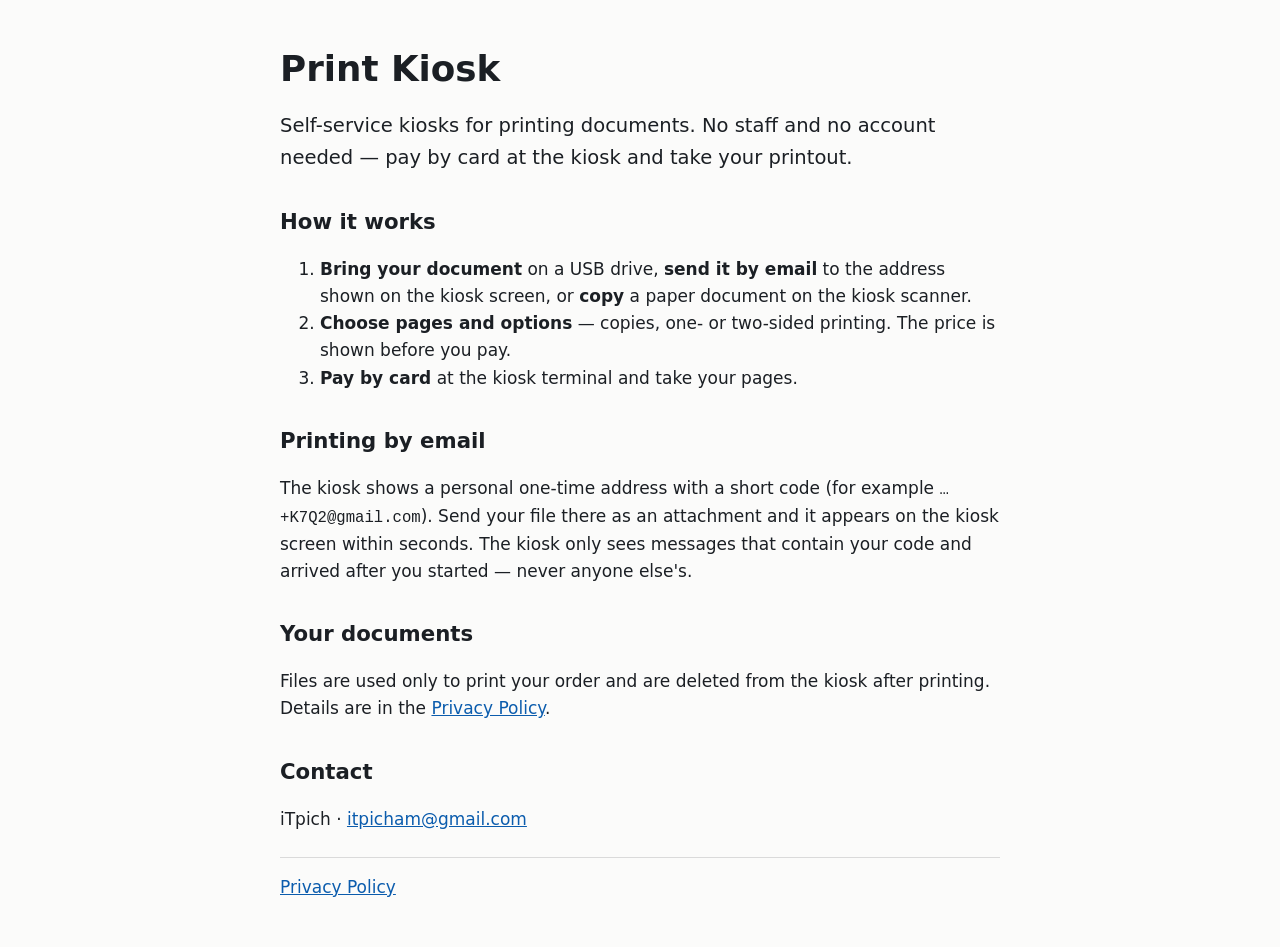
==== index.html @ 6c855d59 "add names" ====
<!doctype html>
<html lang="en">
<head>
  <meta charset="utf-8">
  <meta name="viewport" content="width=device-width, initial-scale=1">
  <title>Print Kiosk — self-service document printing</title>
  <meta name="description" content="Self-service kiosks for printing documents from a USB drive, by email, or as copies.">
  <link rel="stylesheet" href="style.css">
</head>
<body>
  <main>
    <h1>Print Kiosk</h1>
    <p class="lead">Self-service kiosks for printing documents. No staff and no account needed — pay by card at the kiosk and take your printout.</p>

    <h2>How it works</h2>
    <ol>
      <li><b>Bring your document</b> on a USB drive, <b>send it by email</b> to the address shown on the kiosk screen, or <b>copy</b> a paper document on the kiosk scanner.</li>
      <li><b>Choose pages and options</b> — copies, one- or two-sided printing. The price is shown before you pay.</li>
      <li><b>Pay by card</b> at the kiosk terminal and take your pages.</li>
    </ol>

    <h2>Printing by email</h2>
    <p>The kiosk shows a personal one-time address with a short code (for example <code>…+K7Q2@gmail.com</code>). Send your file there as an attachment and it appears on the kiosk screen within seconds. The kiosk only sees messages that contain your code and arrived after you started — never anyone else's.</p>

    <h2>Your documents</h2>
    <p>Files are used only to print your order and are deleted from the kiosk after printing. Details are in the <a href="privacy.html">Privacy Policy</a>.</p>

    <h2>Contact</h2>
    <p>iTpich · <a href="mailto:itpicham@gmail.com">itpicham@gmail.com</a></p>
  </main>
  <footer><a href="privacy.html">Privacy Policy</a></footer>
</body>
</html>
---- style.css ----
:root {
  color-scheme: light dark;
  --ink: #1b1f24;
  --muted: #5b6470;
  --bg: #fbfbfa;
  --link: #0b5cad;
}
@media (prefers-color-scheme: dark) {
  :root {
    --ink: #e8eaed;
    --muted: #a3abb5;
    --bg: #15181c;
    --link: #79b4f2;
  }
}
body {
  margin: 0;
  padding: 0 16px;
  background: var(--bg);
  color: var(--ink);
  font: 17px/1.6 system-ui, -apple-system, "Segoe UI", Roboto, sans-serif;
}
main {
  max-width: 720px;
  margin: 48px auto 24px;
}
h1 {
  font-size: 2.1em;
  line-height: 1.2;
  margin: 0 0 12px;
}
h2 {
  font-size: 1.25em;
  margin: 32px 0 8px;
}
.lead {
  font-size: 1.15em;
}
.muted {
  color: var(--muted);
}
a {
  color: var(--link);
}
code {
  font-size: 0.92em;
  overflow-wrap: anywhere;
}
footer {
  max-width: 720px;
  margin: 0 auto 48px;
  padding-top: 16px;
  border-top: 1px solid color-mix(in srgb, var(--ink) 15%, transparent);
  color: var(--muted);
}
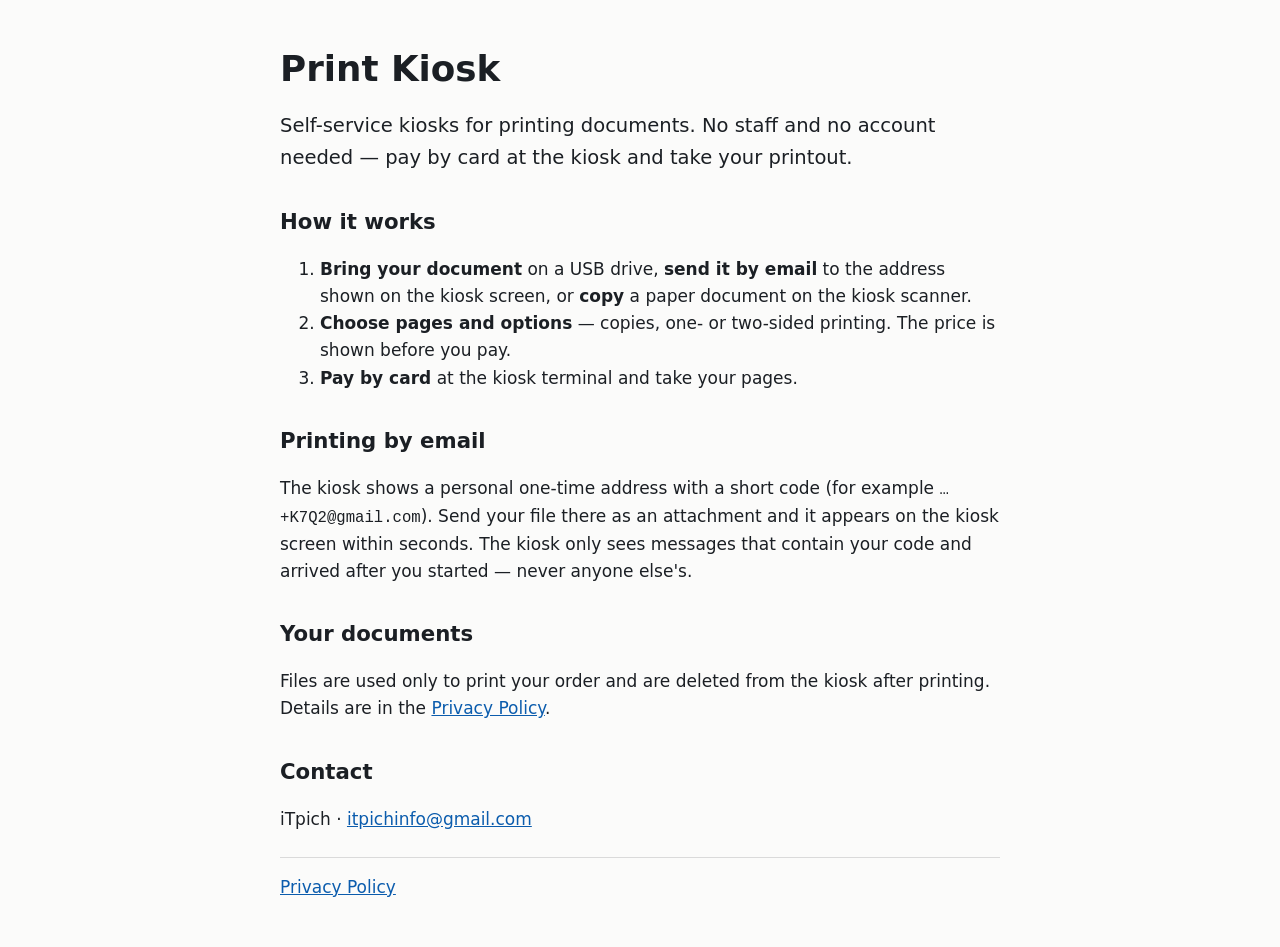
==== commit fa3a89b3: "fix mail address" ====
--- a/index.html
+++ b/index.html
@@ -26,7 +26,7 @@
     <p>Files are used only to print your order and are deleted from the kiosk after printing. Details are in the <a href="privacy.html">Privacy Policy</a>.</p>
 
     <h2>Contact</h2>
-    <p>iTpich · <a href="mailto:itpicham@gmail.com">itpicham@gmail.com</a></p>
+    <p>iTpich · <a href="mailto:itpichinfo@gmail.com">itpichinfo@gmail.com</a></p>
   </main>
   <footer><a href="privacy.html">Privacy Policy</a></footer>
 </body>
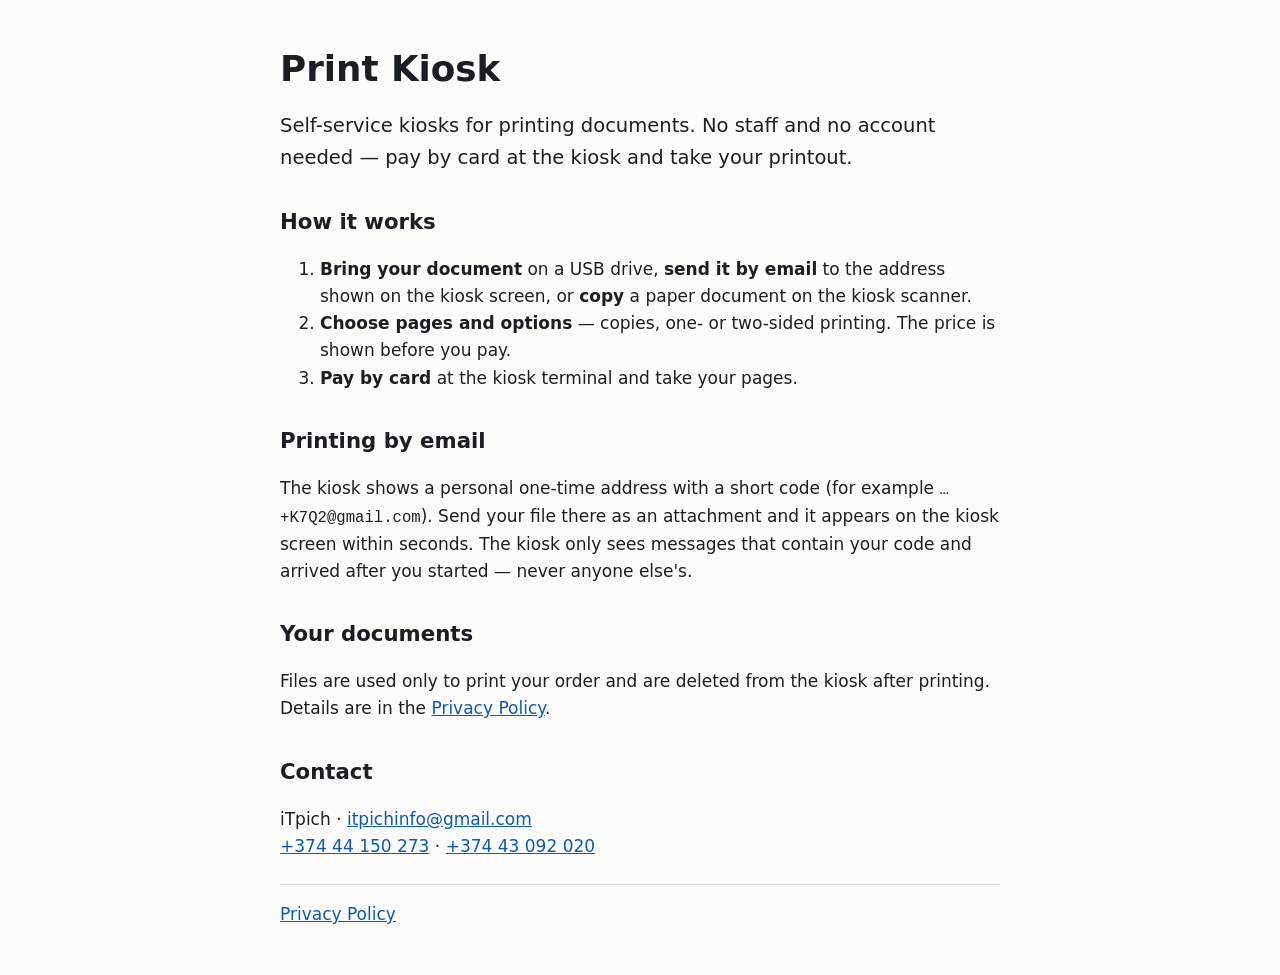
==== commit ab945ca2: "Contact phone numbers" ====
--- a/index.html
+++ b/index.html
@@ -26,7 +26,8 @@
     <p>Files are used only to print your order and are deleted from the kiosk after printing. Details are in the <a href="privacy.html">Privacy Policy</a>.</p>
 
     <h2>Contact</h2>
-    <p>iTpich · <a href="mailto:itpichinfo@gmail.com">itpichinfo@gmail.com</a></p>
+    <p>iTpich · <a href="mailto:itpichinfo@gmail.com">itpichinfo@gmail.com</a><br>
+      <a href="tel:+37444150273">+374 44 150 273</a> · <a href="tel:+37443092020">+374 43 092 020</a></p>
   </main>
   <footer><a href="privacy.html">Privacy Policy</a></footer>
 </body>
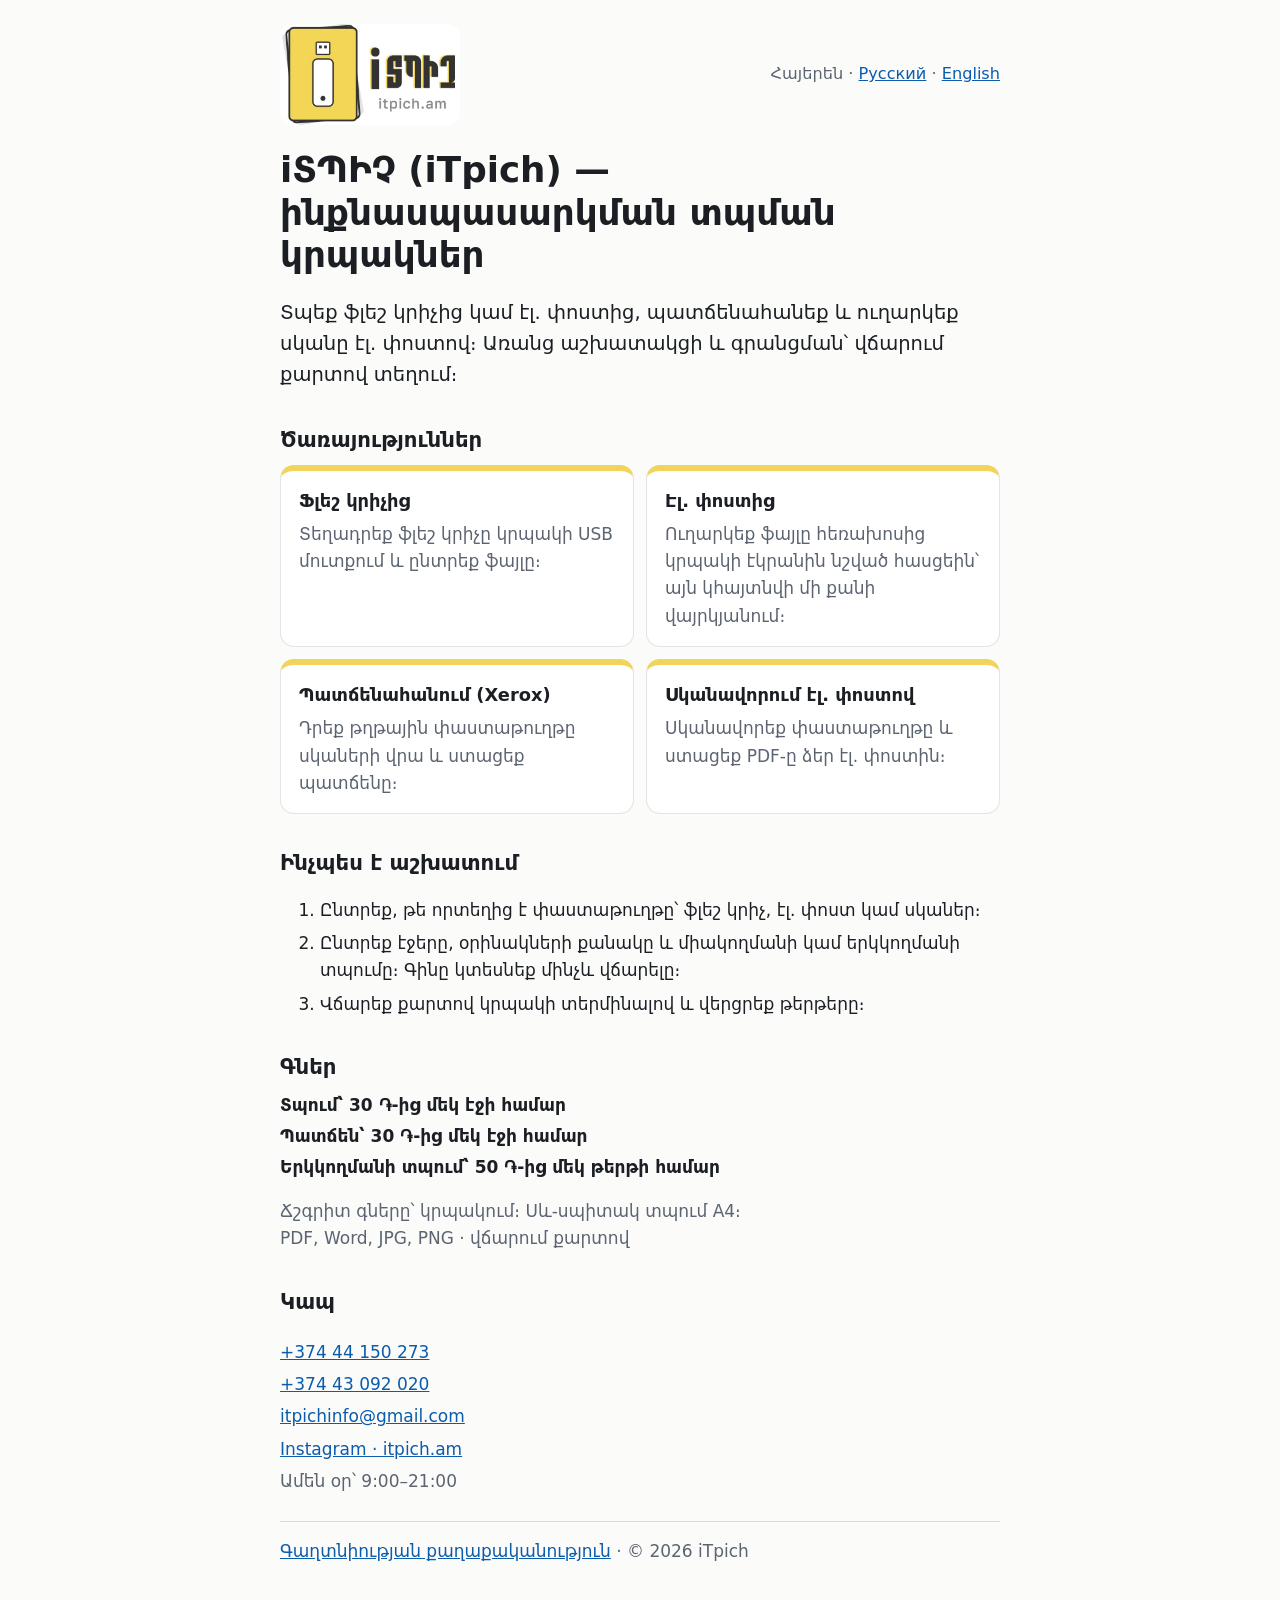
==== commit af1162b1: "новый домен" ====
--- a/index.html
+++ b/index.html
@@ -1,34 +1,63 @@
 <!doctype html>
-<html lang="en">
+<html lang="hy">
 <head>
   <meta charset="utf-8">
   <meta name="viewport" content="width=device-width, initial-scale=1">
-  <title>Print Kiosk — self-service document printing</title>
-  <meta name="description" content="Self-service kiosks for printing documents from a USB drive, by email, or as copies.">
+  <title>iՏՊԻՉ (iTpich) — ինքնասպասարկման տպման կրպակներ</title>
+  <meta name="description" content="Տպեք փաստաթղթերը ֆլեշ կրիչից կամ էլ. փոստից, պատճենահանեք և սկանավորեք ինքնասպասարկման կրպակում։ Վճարում քարտով։">
+  <link rel="canonical" href="https://itpich.am/">
+  <link rel="alternate" hreflang="hy" href="https://itpich.am/">
+  <link rel="alternate" hreflang="ru" href="https://itpich.am/index-ru.html">
+  <link rel="alternate" hreflang="en" href="https://itpich.am/index-en.html">
+  <link rel="icon" type="image/png" href="icon.png">
+  <link rel="apple-touch-icon" href="icon.png">
+  <meta property="og:title" content="iՏՊԻՉ (iTpich) — ինքնասպասարկման տպման կրպակներ">
+  <meta property="og:description" content="Տպեք փաստաթղթերը ֆլեշ կրիչից կամ էլ. փոստից, պատճենահանեք և սկանավորեք ինքնասպասարկման կրպակում։ Վճարում քարտով։">
+  <meta property="og:image" content="https://itpich.am/icon.png">
   <link rel="stylesheet" href="style.css">
+  <script>if (location.hostname.endsWith('github.io')) location.replace('https://itpich.am/' + location.pathname.split('/').pop());</script>
 </head>
 <body>
+  <header class="site-header">
+    <a href="index.html"><img class="brand" src="logo.jpg" width="295" height="165" alt="iTpich · itpich.am"></a>
+    <nav class="langs"><span aria-current="page">Հայերեն</span> · <a href="index-ru.html" hreflang="ru" lang="ru">Русский</a> · <a href="index-en.html" hreflang="en" lang="en">English</a></nav>
+  </header>
   <main>
-    <h1>Print Kiosk</h1>
-    <p class="lead">Self-service kiosks for printing documents. No staff and no account needed — pay by card at the kiosk and take your printout.</p>
+    <h1>iՏՊԻՉ (iTpich) — ինքնասպասարկման տպման կրպակներ</h1>
+    <p class="lead">Տպեք ֆլեշ կրիչից կամ էլ. փոստից, պատճենահանեք և ուղարկեք սկանը էլ. փոստով։ Առանց աշխատակցի և գրանցման՝ վճարում քարտով տեղում։</p>
 
-    <h2>How it works</h2>
-    <ol>
-      <li><b>Bring your document</b> on a USB drive, <b>send it by email</b> to the address shown on the kiosk screen, or <b>copy</b> a paper document on the kiosk scanner.</li>
-      <li><b>Choose pages and options</b> — copies, one- or two-sided printing. The price is shown before you pay.</li>
-      <li><b>Pay by card</b> at the kiosk terminal and take your pages.</li>
+    <h2>Ծառայություններ</h2>
+    <ul class="cards">
+      <li class="card"><h3>Ֆլեշ կրիչից</h3><p>Տեղադրեք ֆլեշ կրիչը կրպակի USB մուտքում և ընտրեք ֆայլը։</p></li>
+      <li class="card"><h3>Էլ. փոստից</h3><p>Ուղարկեք ֆայլը հեռախոսից կրպակի էկրանին նշված հասցեին՝ այն կհայտնվի մի քանի վայրկյանում։</p></li>
+      <li class="card"><h3>Պատճենահանում (Xerox)</h3><p>Դրեք թղթային փաստաթուղթը սկաների վրա և ստացեք պատճենը։</p></li>
+      <li class="card"><h3>Սկանավորում էլ. փոստով</h3><p>Սկանավորեք փաստաթուղթը և ստացեք PDF-ը ձեր էլ. փոստին։</p></li>
+    </ul>
+
+    <h2>Ինչպես է աշխատում</h2>
+    <ol class="steps">
+      <li>Ընտրեք, թե որտեղից է փաստաթուղթը՝ ֆլեշ կրիչ, էլ. փոստ կամ սկաներ։</li>
+      <li>Ընտրեք էջերը, օրինակների քանակը և միակողմանի կամ երկկողմանի տպումը։ Գինը կտեսնեք մինչև վճարելը։</li>
+      <li>Վճարեք քարտով կրպակի տերմինալով և վերցրեք թերթերը։</li>
     </ol>
 
-    <h2>Printing by email</h2>
-    <p>The kiosk shows a personal one-time address with a short code (for example <code>…+K7Q2@gmail.com</code>). Send your file there as an attachment and it appears on the kiosk screen within seconds. The kiosk only sees messages that contain your code and arrived after you started — never anyone else's.</p>
+    <h2>Գներ</h2>
+    <ul class="prices">
+      <li>Տպում՝ 30 ֏-ից մեկ էջի համար</li>
+      <li>Պատճեն՝ 30 ֏-ից մեկ էջի համար</li>
+      <li>Երկկողմանի տպում՝ 50 ֏-ից մեկ թերթի համար</li>
+    </ul>
+    <p class="muted">Ճշգրիտ գները՝ կրպակում։ Սև-սպիտակ տպում A4։<br>PDF, Word, JPG, PNG · վճարում քարտով</p>
 
-    <h2>Your documents</h2>
-    <p>Files are used only to print your order and are deleted from the kiosk after printing. Details are in the <a href="privacy.html">Privacy Policy</a>.</p>
-
-    <h2>Contact</h2>
-    <p>iTpich · <a href="mailto:itpichinfo@gmail.com">itpichinfo@gmail.com</a><br>
-      <a href="tel:+37444150273">+374 44 150 273</a> · <a href="tel:+37443092020">+374 43 092 020</a></p>
+    <h2>Կապ</h2>
+    <p class="contacts">
+      <a href="tel:+37444150273">+374 44 150 273</a><br>
+      <a href="tel:+37443092020">+374 43 092 020</a><br>
+      <a href="mailto:itpichinfo@gmail.com">itpichinfo@gmail.com</a><br>
+      <a href="https://www.instagram.com/itpich.am/">Instagram · itpich.am</a><br>
+      <span class="muted">Ամեն օր՝ 9:00–21:00</span>
+    </p>
   </main>
-  <footer><a href="privacy.html">Privacy Policy</a></footer>
+  <footer><a href="privacy-hy.html">Գաղտնիության քաղաքականություն</a> · © 2026 iTpich</footer>
 </body>
 </html>
--- a/style.css
+++ b/style.css
@@ -53,3 +53,75 @@
   border-top: 1px solid color-mix(in srgb, var(--ink) 15%, transparent);
   color: var(--muted);
 }
+
+/* Визитка (index*.html): шапка с логотипом, карточки услуг, шаги, цены. Цвет бренда — жёлтый из логотипа. */
+:root {
+  --brand: #f2d35b;
+  --card: #ffffff;
+  --line: color-mix(in srgb, var(--ink) 12%, transparent);
+}
+@media (prefers-color-scheme: dark) {
+  :root {
+    --card: #1f2329;
+  }
+}
+.site-header {
+  max-width: 720px;
+  margin: 24px auto 0;
+  display: flex;
+  align-items: center;
+  justify-content: space-between;
+  gap: 16px;
+  flex-wrap: wrap;
+}
+.brand {
+  display: block;
+  width: 180px;
+  height: auto;
+  border-radius: 12px;
+}
+.langs {
+  font-size: 0.95em;
+  color: var(--muted);
+}
+.site-header + main {
+  margin-top: 24px;
+}
+.cards {
+  margin: 0;
+  padding: 0;
+  list-style: none;
+  display: grid;
+  grid-template-columns: repeat(auto-fit, minmax(240px, 1fr));
+  gap: 12px;
+}
+.card {
+  padding: 16px 18px;
+  border-radius: 14px;
+  background: var(--card);
+  border: 1px solid var(--line);
+  border-top: 6px solid var(--brand);
+}
+.card h3 {
+  margin: 0 0 6px;
+  font-size: 1.05em;
+}
+.card p {
+  margin: 0;
+  color: var(--muted);
+}
+.steps li + li {
+  margin-top: 6px;
+}
+.prices {
+  margin: 0 0 8px;
+  padding: 0;
+  list-style: none;
+  font-weight: 600;
+}
+.prices li + li {
+  margin-top: 4px;
+}
+.contacts {
+  line-height: 1.9;
+}
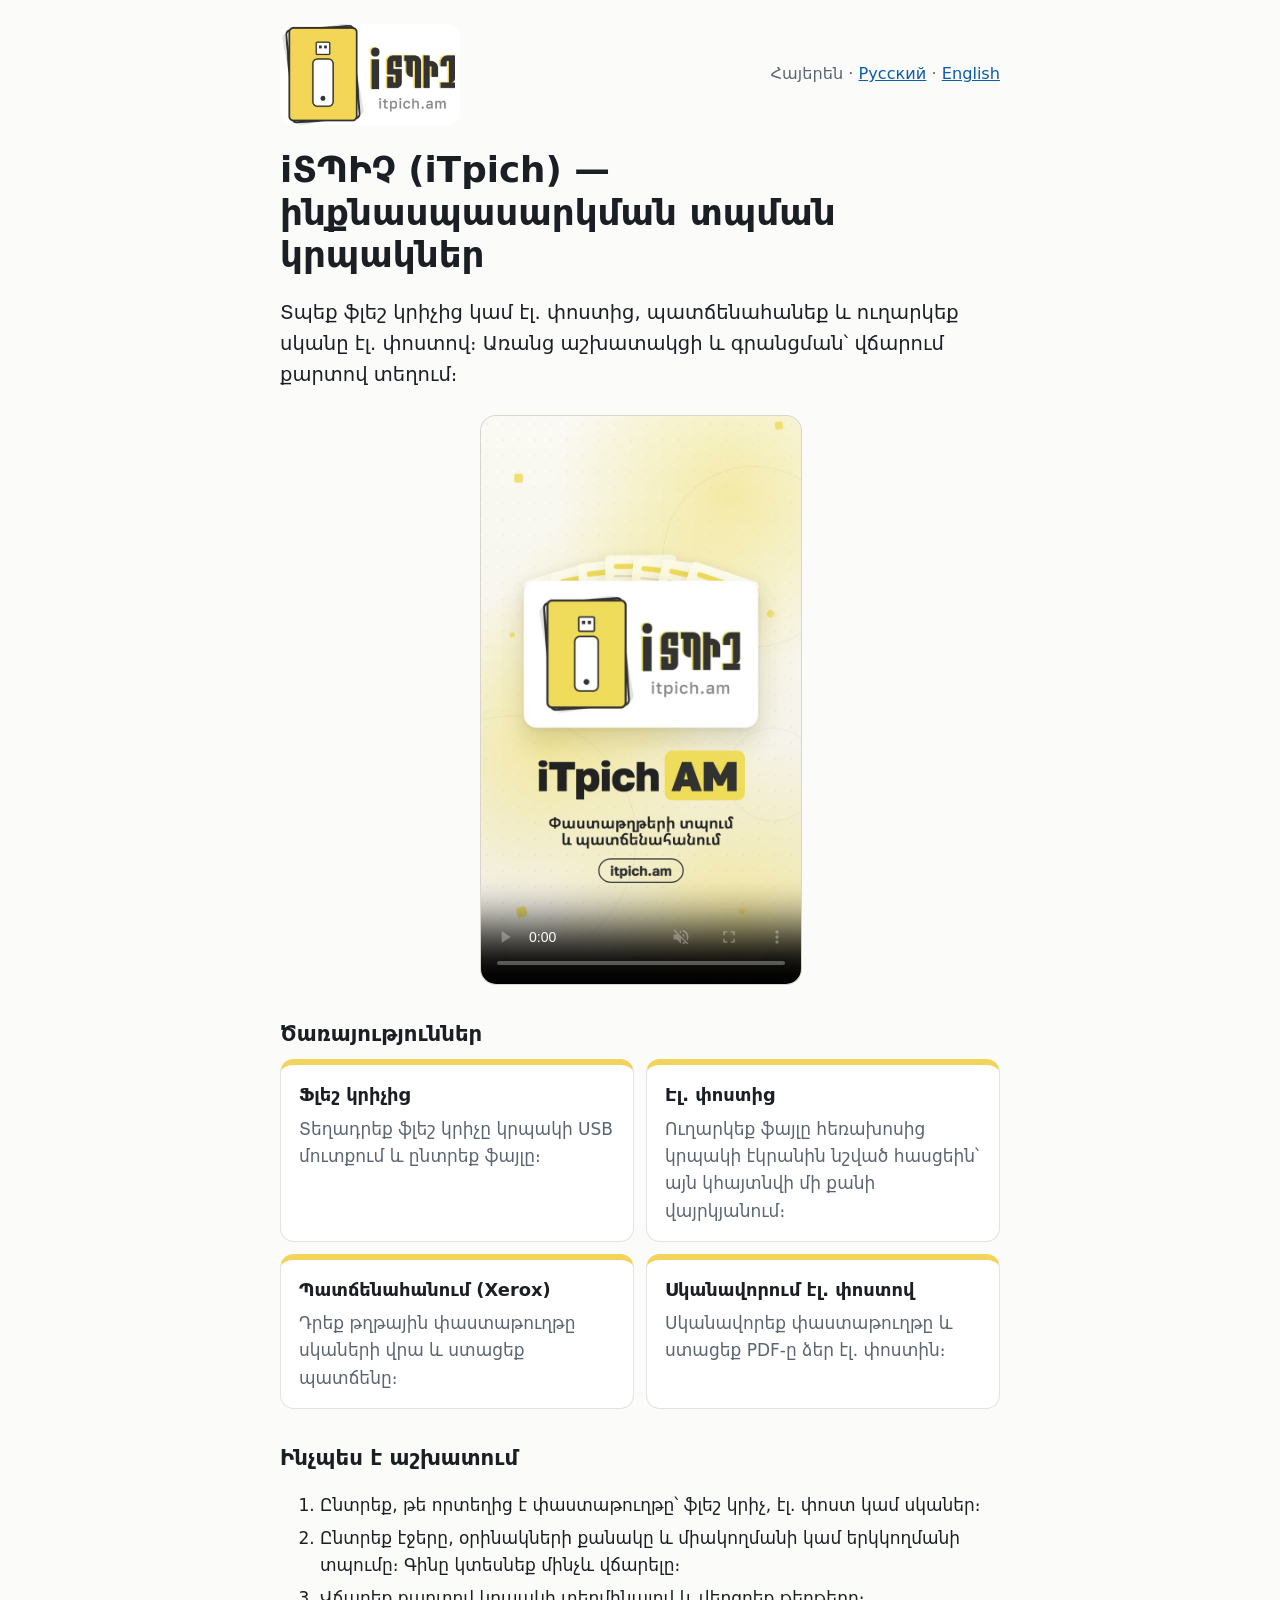
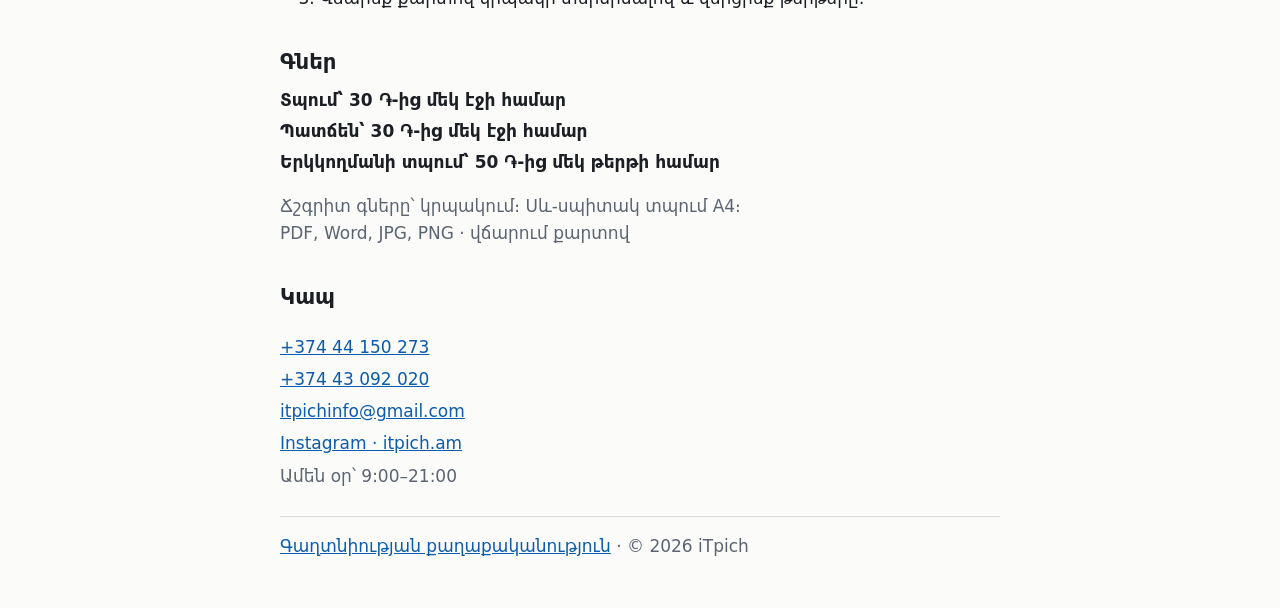
==== commit 9bd0630d: "реклама для бренда" ====
--- a/index.html
+++ b/index.html
@@ -15,6 +15,22 @@
   <meta property="og:description" content="Տպեք փաստաթղթերը ֆլեշ կրիչից կամ էլ. փոստից, պատճենահանեք և սկանավորեք ինքնասպասարկման կրպակում։ Վճարում քարտով։">
   <meta property="og:image" content="https://itpich.am/icon.png">
   <link rel="stylesheet" href="style.css">
+  <script src="promo.js" defer></script>
+  <script type="application/ld+json">
+  {
+    "@context": "https://schema.org",
+    "@type": "Organization",
+    "@id": "https://itpich.am/#organization",
+    "name": "iTpich",
+    "alternateName": ["iՏՊԻՉ", "Itpich"],
+    "url": "https://itpich.am/",
+    "logo": "https://itpich.am/icon.png",
+    "email": "itpichinfo@gmail.com",
+    "telephone": ["+37444150273", "+37443092020"],
+    "areaServed": "AM",
+    "sameAs": ["https://www.instagram.com/itpich.am/"]
+  }
+  </script>
   <script>if (location.hostname.endsWith('github.io')) location.replace('https://itpich.am/' + location.pathname.split('/').pop());</script>
 </head>
 <body>
@@ -25,6 +41,12 @@
   <main>
     <h1>iՏՊԻՉ (iTpich) — ինքնասպասարկման տպման կրպակներ</h1>
     <p class="lead">Տպեք ֆլեշ կրիչից կամ էլ. փոստից, պատճենահանեք և ուղարկեք սկանը էլ. փոստով։ Առանց աշխատակցի և գրանցման՝ վճարում քարտով տեղում։</p>
+
+    <figure class="promo">
+      <video muted loop playsinline preload="none" width="720" height="1280" poster="video/itpich-hy.jpg" aria-label="iTpich-ի գովազդային տեսահոլովակ՝ փաստաթղթերի տպում և պատճենահանում">
+        <source src="video/itpich-hy.mp4" type="video/mp4">
+      </video>
+    </figure>
 
     <h2>Ծառայություններ</h2>
     <ul class="cards">
--- a/style.css
+++ b/style.css
@@ -125,3 +125,15 @@
 .contacts {
   line-height: 1.9;
 }
+.promo {
+  margin: 24px auto 8px;
+  width: min(100%, 320px);
+}
+.promo video {
+  display: block;
+  width: 100%;
+  height: auto;
+  border-radius: 16px;
+  border: 1px solid var(--line);
+  background: #f3eee3;
+}
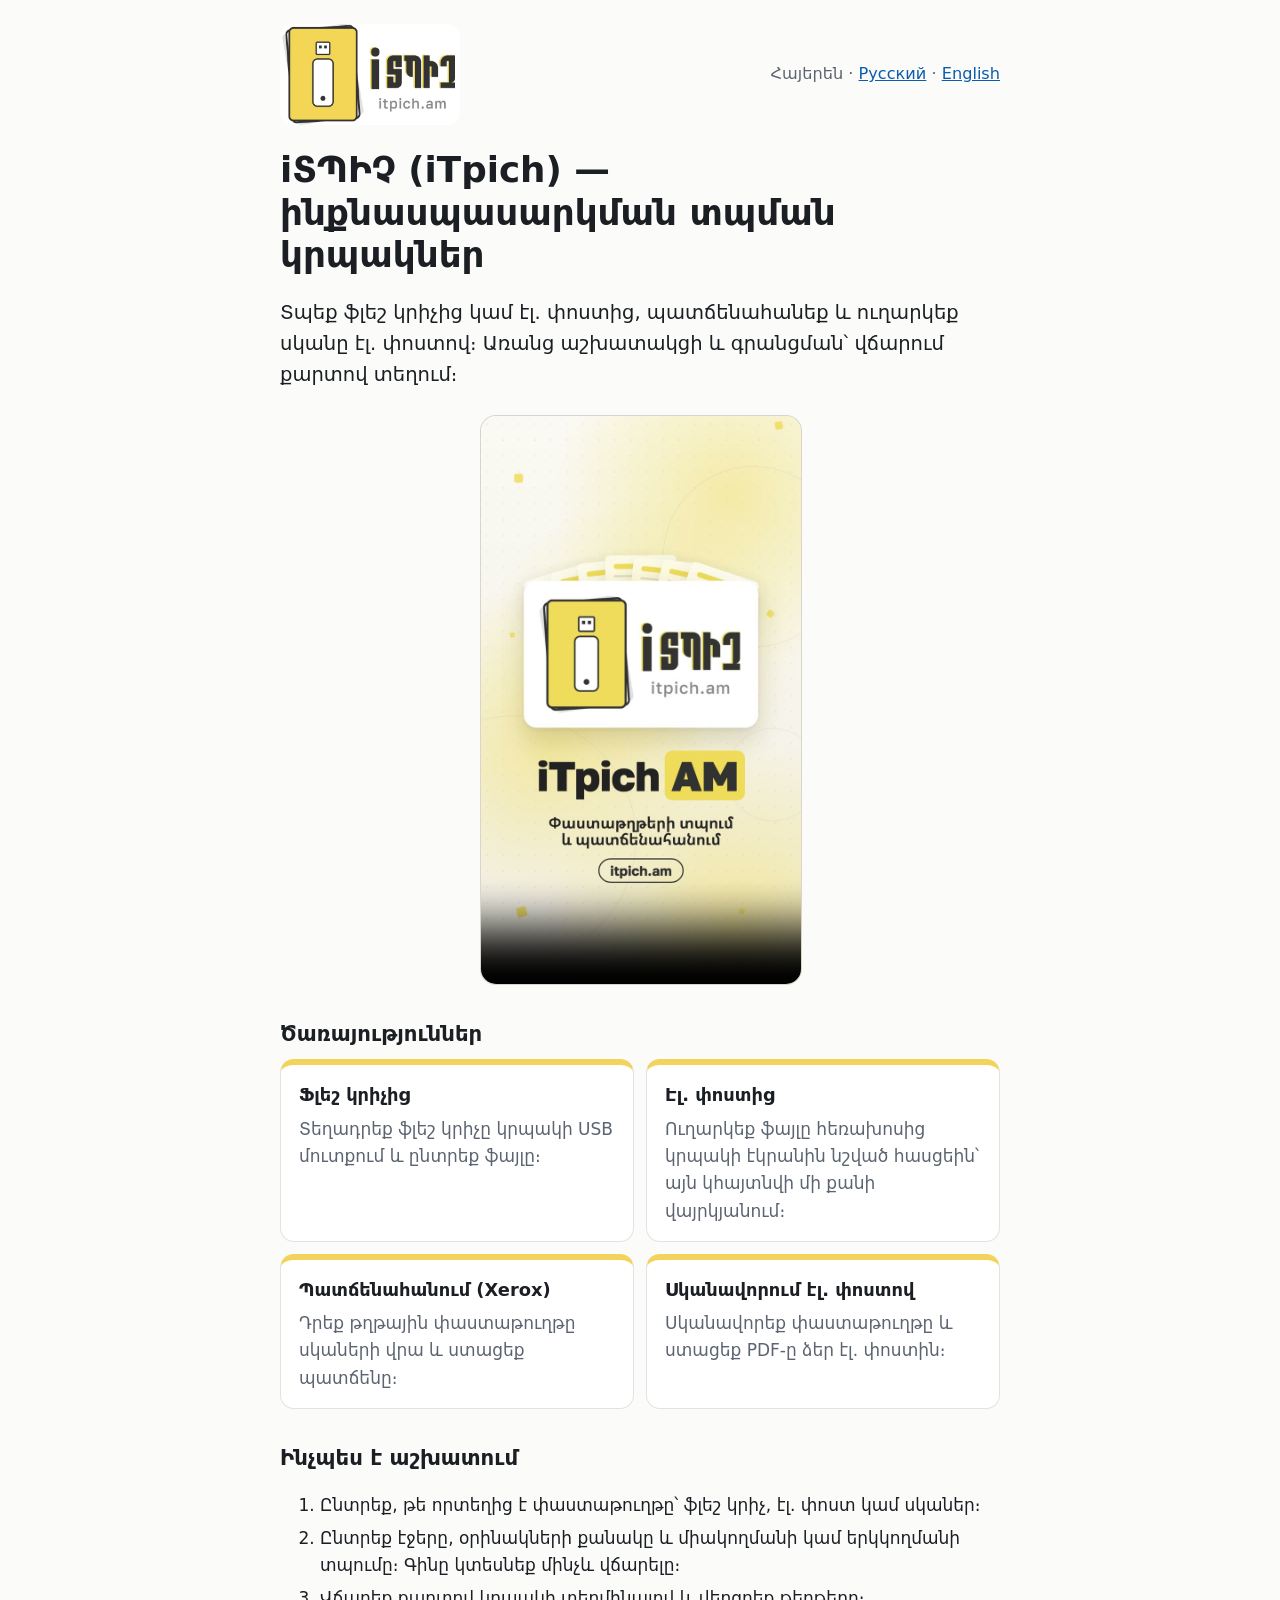
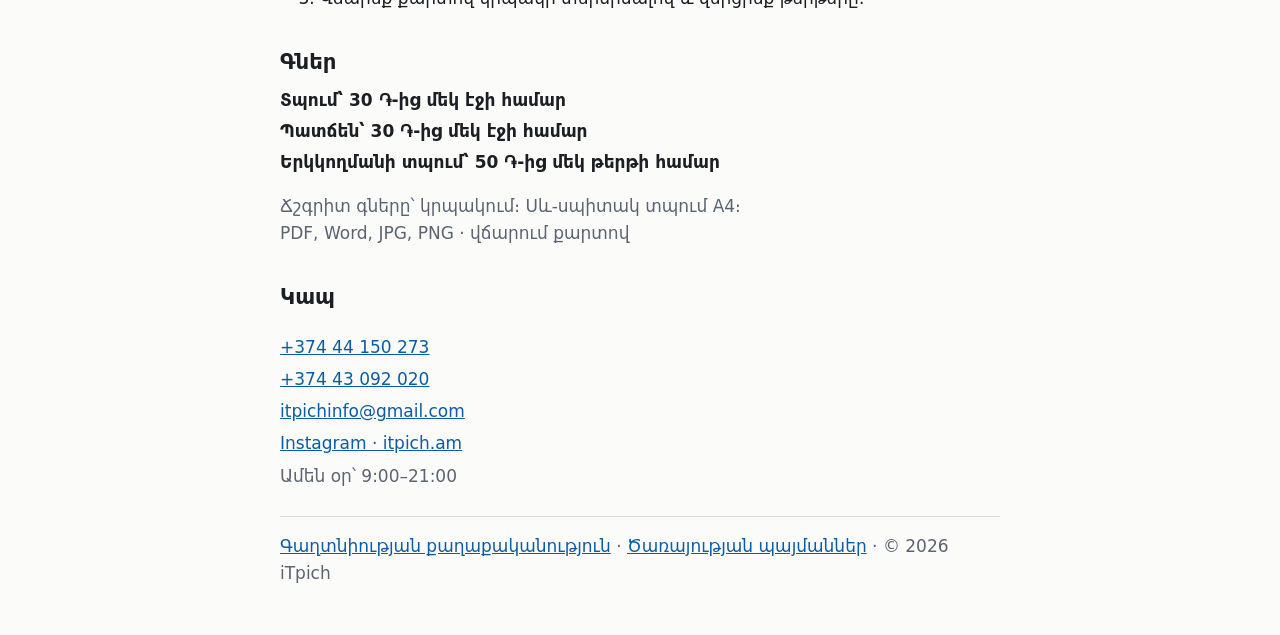
==== commit 56d05fb7: "Условия услуги — iTpich" ====
--- a/index.html
+++ b/index.html
@@ -80,6 +80,6 @@
       <span class="muted">Ամեն օր՝ 9:00–21:00</span>
     </p>
   </main>
-  <footer><a href="privacy-hy.html">Գաղտնիության քաղաքականություն</a> · © 2026 iTpich</footer>
+  <footer><a href="privacy-hy.html">Գաղտնիության քաղաքականություն</a> · <a href="terms-hy.html">Ծառայության պայմաններ</a> · © 2026 iTpich</footer>
 </body>
 </html>
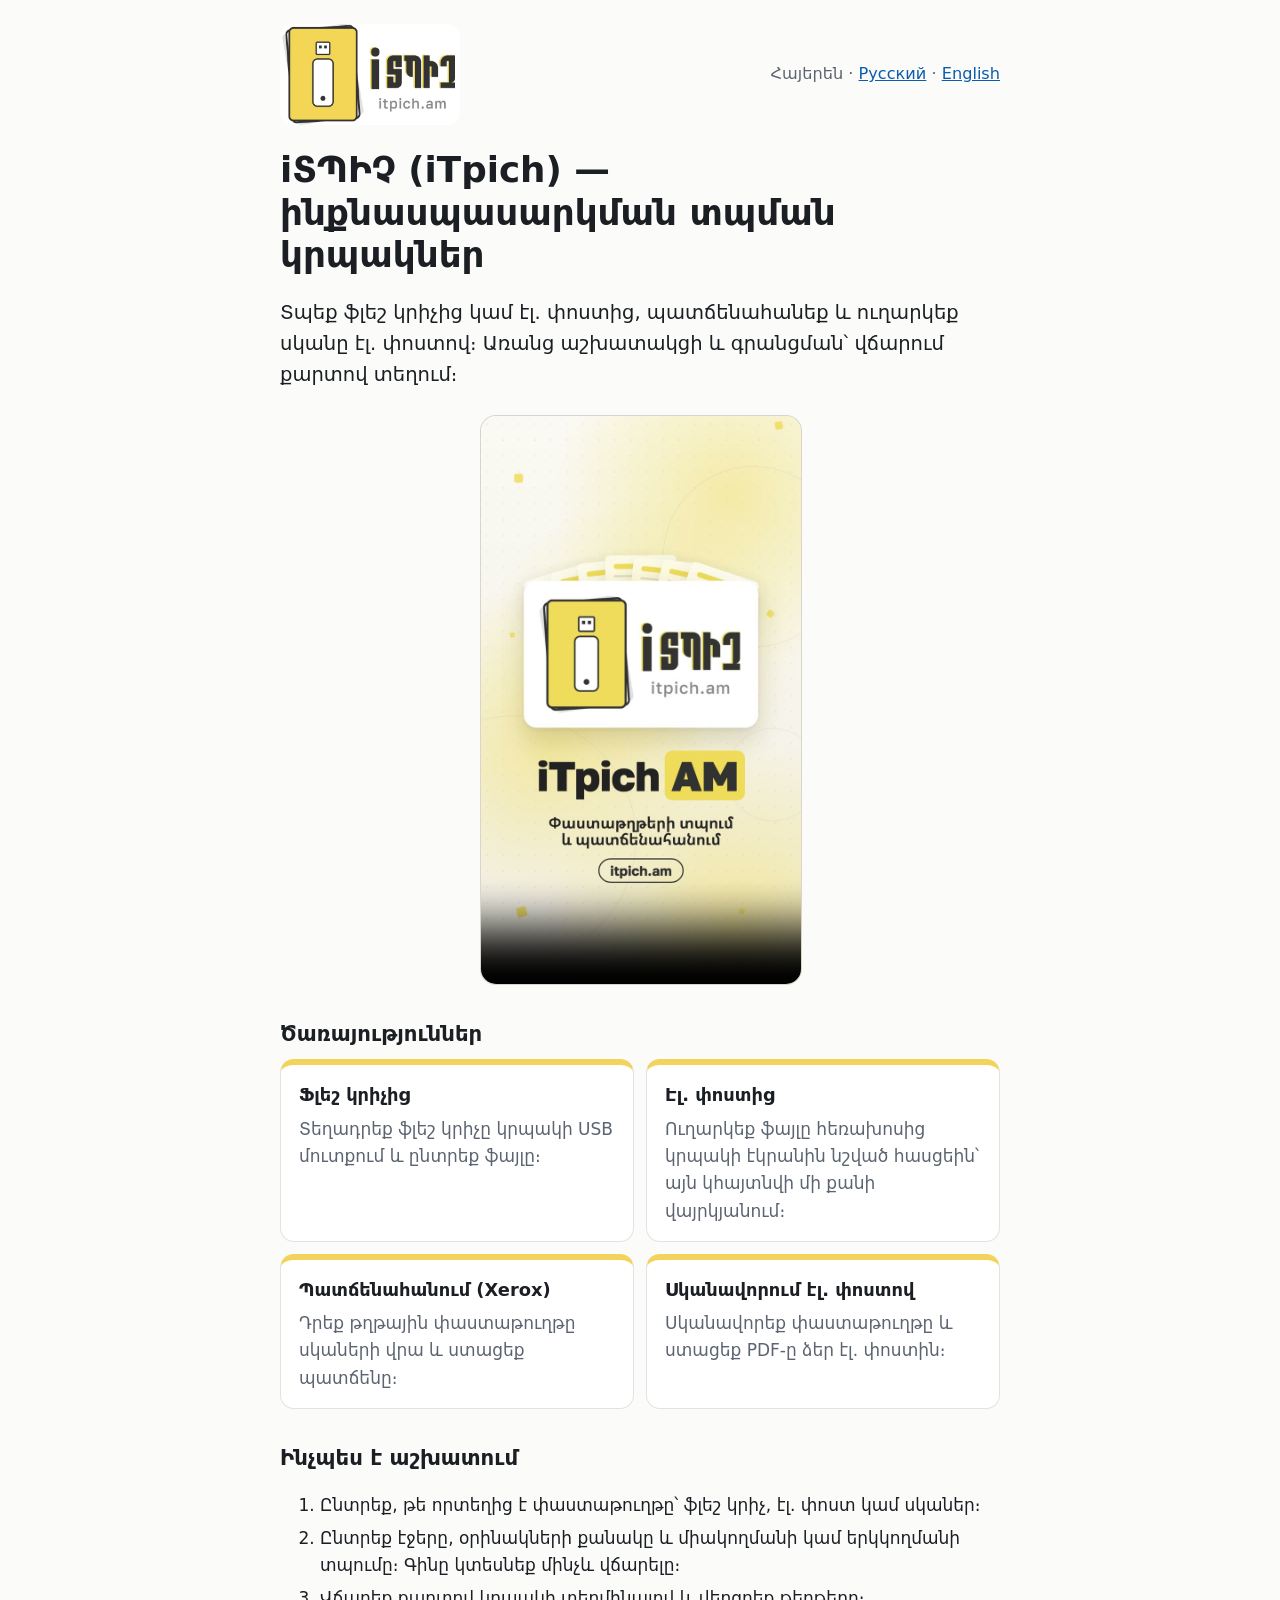
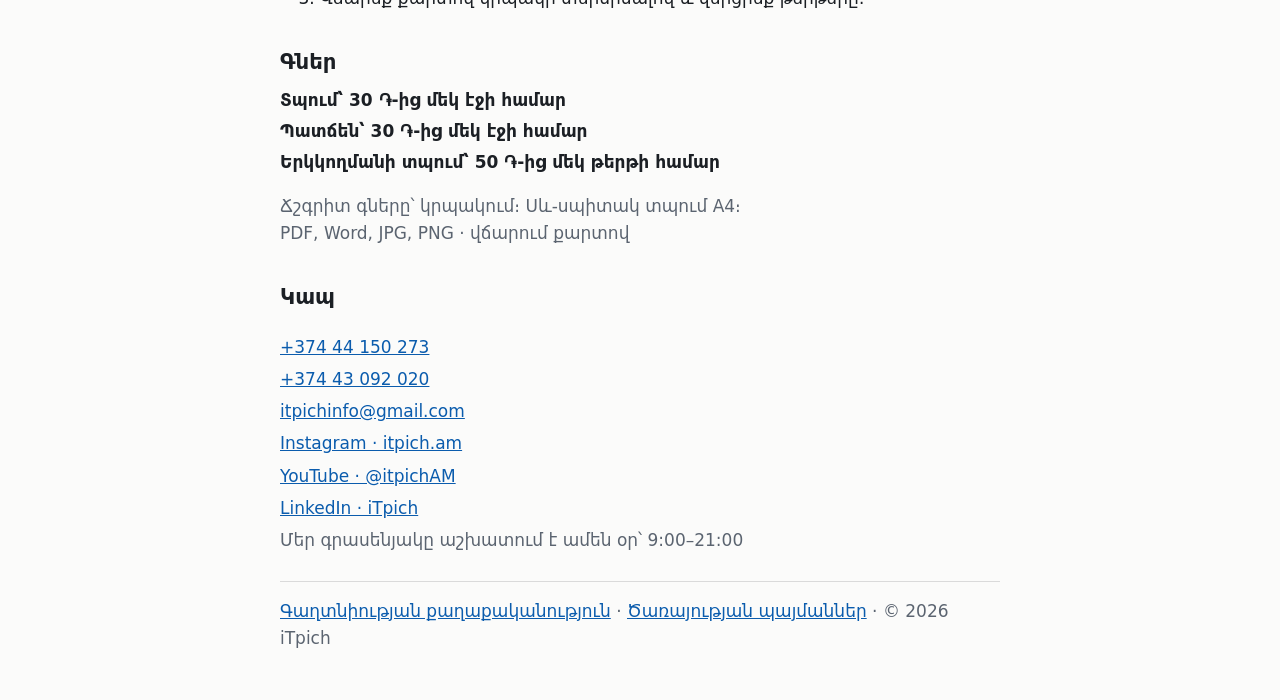
==== commit 9cd7a484: "Контакты: YouTube и LinkedIn; часы работы офиса" ====
--- a/index.html
+++ b/index.html
@@ -28,7 +28,7 @@
     "email": "itpichinfo@gmail.com",
     "telephone": ["+37444150273", "+37443092020"],
     "areaServed": "AM",
-    "sameAs": ["https://www.instagram.com/itpich.am/"]
+    "sameAs": ["https://www.instagram.com/itpich.am/", "https://www.youtube.com/@itpichAM", "https://www.linkedin.com/company/itpich/"]
   }
   </script>
   <script>if (location.hostname.endsWith('github.io')) location.replace('https://itpich.am/' + location.pathname.split('/').pop());</script>
@@ -77,7 +77,9 @@
       <a href="tel:+37443092020">+374 43 092 020</a><br>
       <a href="mailto:itpichinfo@gmail.com">itpichinfo@gmail.com</a><br>
       <a href="https://www.instagram.com/itpich.am/">Instagram · itpich.am</a><br>
-      <span class="muted">Ամեն օր՝ 9:00–21:00</span>
+      <a href="https://www.youtube.com/@itpichAM">YouTube · @itpichAM</a><br>
+      <a href="https://www.linkedin.com/company/itpich/">LinkedIn · iTpich</a><br>
+      <span class="muted">Մեր գրասենյակը աշխատում է ամեն օր՝ 9:00–21:00</span>
     </p>
   </main>
   <footer><a href="privacy-hy.html">Գաղտնիության քաղաքականություն</a> · <a href="terms-hy.html">Ծառայության պայմաններ</a> · © 2026 iTpich</footer>
